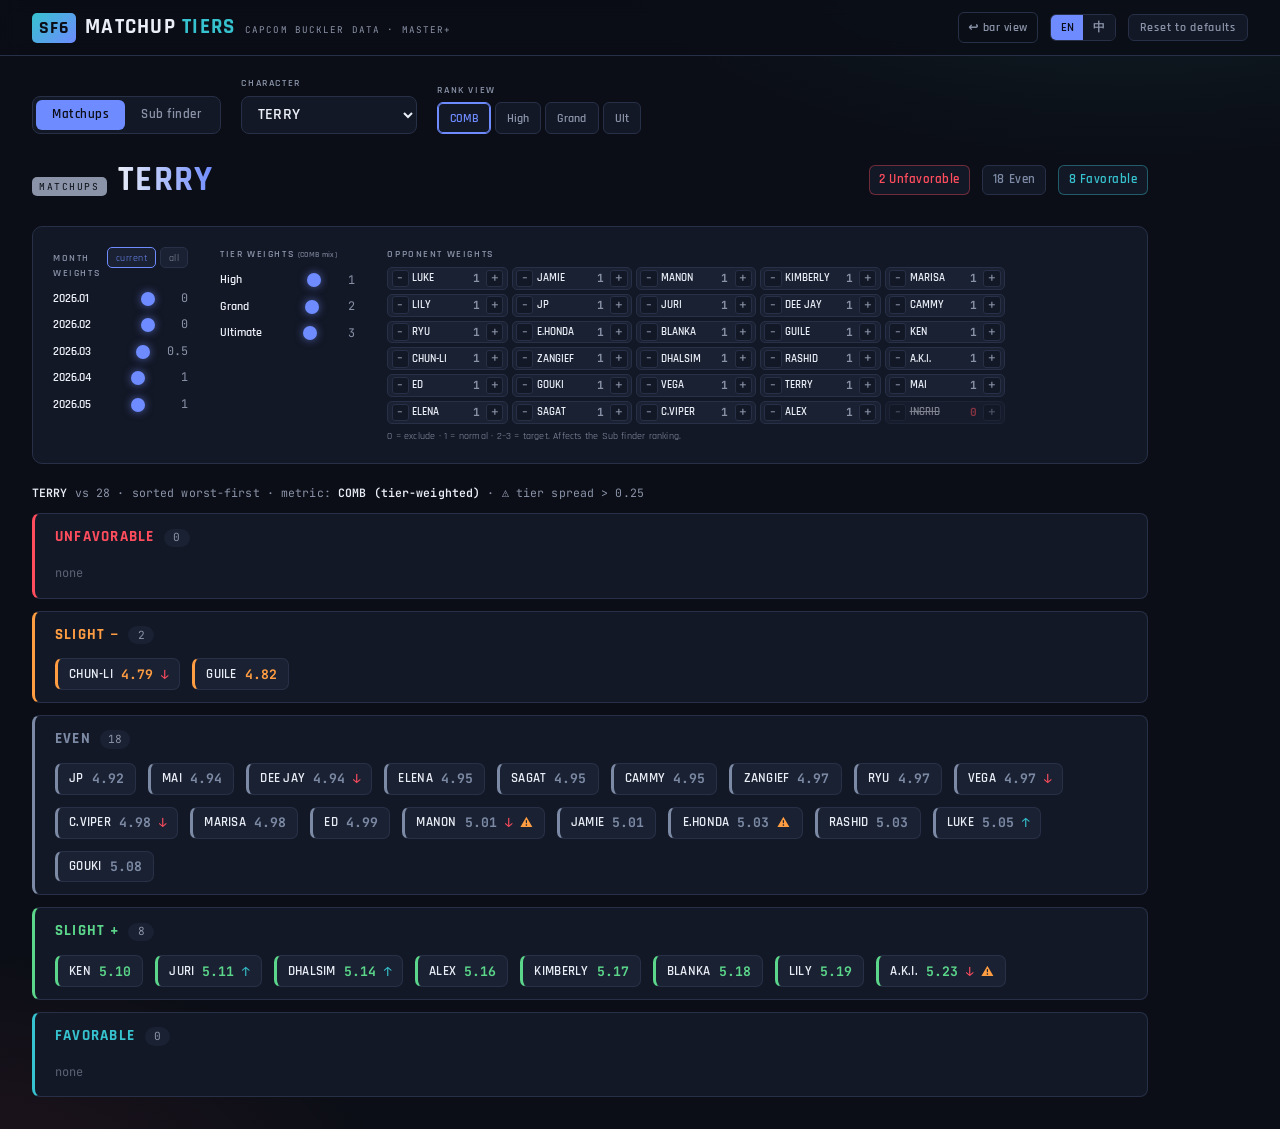
==== web-v2/index.html @ 878ed22d "feat: default tier weights 1:2:3 (Ultimate highest); per-opponent weight steppers (0=exclude, >1=tar" ====
<!DOCTYPE html>
<html lang="en">
<head>
  <meta charset="UTF-8">
  <meta name="viewport" content="width=device-width, initial-scale=1.0">
  <title>SF6 Matchup Lab — Tier View</title>
  <meta name="description" content="Street Fighter 6 matchup tier list and sub-character finder, built on Capcom Buckler diagram data.">
  <link rel="preconnect" href="https://fonts.googleapis.com">
  <link rel="preconnect" href="https://fonts.gstatic.com" crossorigin>
  <link href="https://fonts.googleapis.com/css2?family=Rajdhani:wght@500;600;700&family=Inter:wght@400;500;600&family=JetBrains+Mono:wght@500;600;700&display=swap" rel="stylesheet">
  <link rel="stylesheet" href="style.css">
</head>
<body>
  <header class="topbar">
    <div class="brand">
      <span class="brand-mark">SF6</span>
      <span class="brand-name">MATCHUP <em>TIERS</em></span>
      <span class="brand-kicker" data-i18n="kicker">CAPCOM BUCKLER DATA · MASTER+</span>
    </div>
    <div class="topbar-right">
      <a class="alt-link" href="../web/">↩ bar view</a>
      <div class="lang-switch" role="group" aria-label="Language">
        <button data-lang="en" class="active">EN</button>
        <button data-lang="zh">中</button>
      </div>
      <button class="reset-btn" id="reset-btn" data-i18n="reset">Reset to defaults</button>
    </div>
  </header>

  <div class="toolbar">
    <nav class="view-switch" role="tablist" aria-label="View">
      <button role="tab" aria-selected="true" data-view="match" class="active" data-i18n="viewMatch">Matchups</button>
      <button role="tab" aria-selected="false" data-view="subs" data-i18n="viewSubs">Sub finder</button>
    </nav>
    <label class="char-field">
      <span class="control-label" data-i18n="character">Character</span>
      <select id="char-select"></select>
    </label>
    <div class="rank-field">
      <span class="control-label" id="rank-label" data-i18n="rankView">Rank view</span>
      <div class="rank-tabs" role="tablist" aria-labelledby="rank-label">
        <button role="tab" data-rank="comb" class="active" aria-selected="true" data-i18n="rankComb">COMB</button>
        <button role="tab" data-rank="40" aria-selected="false" data-i18n-rank="40">High</button>
        <button role="tab" data-rank="41" aria-selected="false" data-i18n-rank="41">Grand</button>
        <button role="tab" data-rank="42" aria-selected="false" data-i18n-rank="42">Ult</button>
      </div>
    </div>
  </div>

  <main class="board">
    <section class="hero">
      <div class="hero-id">
        <span class="view-label" id="view-label">MATCHUPS</span>
        <span class="char-name" id="char-name">TERRY</span>
      </div>
      <div class="hero-summary" id="hero-summary"></div>
    </section>

    <section class="controls-card">
      <div class="ctl-group">
        <div class="control-head">
          <span class="control-label" data-i18n="monthWeights">Month weights</span>
          <div class="presets">
            <button data-preset="current" class="active" data-i18n="presetCurrent">current</button>
            <button data-preset="all" data-i18n="presetAll">all</button>
          </div>
        </div>
        <div id="month-sliders"></div>
      </div>
      <div class="ctl-group" id="tier-control">
        <span class="control-label"><span data-i18n="tierWeights">Tier weights</span> <small data-i18n="combMix">(COMB mix)</small></span>
        <div id="tier-sliders"></div>
        <small class="tier-hint" id="tier-hint" data-i18n="tierHint">COMB only — pick COMB above</small>
      </div>
      <div class="ctl-group ctl-group-end" id="exclude-control">
        <span class="control-label" data-i18n="exclude">Exclude characters</span>
        <div class="exclude-chips" id="exclude-chips"></div>
        <small class="exclude-hint" data-i18n="excludeHint">drop low-sample opponents</small>
      </div>
    </section>

    <div class="caption" id="caption"></div>
    <div class="lanes" id="lanes" aria-live="polite"></div>
    <p class="loading" id="loading" data-i18n="loading">Loading matrix…</p>
  </main>

  <script src="../web/i18n.js"></script>
  <script src="../web/scoring.js"></script>
  <script src="app.js"></script>
</body>
</html>
---- web-v2/style.css ----
/* SF6 Matchup Lab — v2 "Tier View": bold dark esports tier-list.
   Red↔blue "versus" diverging tier palette, indigo UI accent, condensed display.
   Shares app/scoring/i18n logic with v1; distinct IA (chips grouped into bands). */

:root {
  --bg: #0B0E16;
  --surface: #131826;
  --raised: #1A2132;
  --line: #283047;
  --line-soft: #1F2740;
  --text: #EAEEF7;
  --text-dim: #8A93A8;

  --accent: #6E8BFF;          /* indigo — interactive, NOT in the tier scale */

  /* versus diverging tier scale: hot (bad) → cool (good) */
  --t-dis: #FF4D5E;
  --t-sdis: #FF9D42;
  --t-even: #7C8AA5;
  --t-sadv: #5BD68A;
  --t-adv: #36C2CE;

  --font-display: 'Rajdhani', 'Chakra Petch', system-ui, 'PingFang SC', 'Microsoft YaHei', sans-serif;
  --font-body: 'Inter', system-ui, 'PingFang SC', 'Microsoft YaHei', sans-serif;
  --font-mono: 'JetBrains Mono', ui-monospace, monospace;

  --space-1: 0.375rem;
  --space-2: 0.75rem;
  --space-3: 1.25rem;
  --space-4: 2rem;
  --radius: 10px;
  --dur: 300ms;
  --ease: cubic-bezier(0.16, 1, 0.3, 1);
}

* { box-sizing: border-box; }

body {
  margin: 0;
  background:
    radial-gradient(900px 420px at 88% -8%, rgba(54, 194, 206, 0.10), transparent 60%),
    radial-gradient(800px 460px at -6% 108%, rgba(255, 77, 94, 0.10), transparent 60%),
    var(--bg);
  color: var(--text);
  font-family: var(--font-body);
  font-size: 0.92rem; line-height: 1.5;
  min-height: 100vh;
}

/* ---------- topbar ---------- */

.topbar {
  display: flex; justify-content: space-between; align-items: center; gap: var(--space-3);
  padding: var(--space-2) var(--space-4);
  border-bottom: 1px solid var(--line);
  background: rgba(11, 14, 22, 0.85); backdrop-filter: blur(8px);
  position: sticky; top: 0; z-index: 50;
}

.brand { display: flex; align-items: baseline; gap: 0.6rem; flex-wrap: wrap; }

.brand-mark {
  font-family: var(--font-display); font-weight: 700; font-size: 1.15rem;
  color: #0B0E16; background: linear-gradient(135deg, var(--t-adv), var(--accent));
  padding: 0.08rem 0.45rem; border-radius: 5px; letter-spacing: 0.04em;
}

.brand-name {
  font-family: var(--font-display); font-weight: 700; font-size: 1.3rem;
  letter-spacing: 0.06em; text-transform: uppercase;
}

.brand-name em { font-style: normal; color: var(--t-adv); }

.brand-kicker { font-family: var(--font-mono); font-size: 0.58rem; letter-spacing: 0.12em; color: var(--text-dim); }

.topbar-right { display: flex; align-items: center; gap: var(--space-2); }

.alt-link {
  font-family: var(--font-display); font-size: 0.78rem; font-weight: 600; letter-spacing: 0.04em;
  color: var(--text-dim); text-decoration: none;
  padding: 0.3rem 0.6rem; border: 1px solid var(--line); border-radius: 6px;
  transition: color var(--dur) var(--ease), border-color var(--dur) var(--ease);
}
.alt-link:hover { color: var(--accent); border-color: var(--accent); }

.lang-switch { display: flex; border: 1px solid var(--line); border-radius: 6px; overflow: hidden; }
.lang-switch button {
  font-family: var(--font-display); font-size: 0.74rem; font-weight: 600;
  padding: 0.28rem 0.6rem; background: var(--surface); color: var(--text-dim); border: none; cursor: pointer;
  transition: background var(--dur) var(--ease), color var(--dur) var(--ease);
}
.lang-switch button.active { background: var(--accent); color: #0B0E16; }
.lang-switch button:not(.active):hover { color: var(--text); }

.reset-btn {
  font-family: var(--font-display); font-size: 0.74rem; font-weight: 600; letter-spacing: 0.06em;
  padding: 0.32rem 0.7rem; border-radius: 6px;
  background: var(--surface); color: var(--text-dim); border: 1px solid var(--line); cursor: pointer;
  transition: color var(--dur) var(--ease), border-color var(--dur) var(--ease);
}
.reset-btn:hover { color: var(--t-dis); border-color: var(--t-dis); }

/* ---------- toolbar ---------- */

.toolbar { display: flex; align-items: flex-end; gap: var(--space-3); flex-wrap: wrap; padding: var(--space-3) var(--space-4) 0; }

.control-label {
  display: block; font-family: var(--font-display);
  font-size: 0.62rem; font-weight: 600; letter-spacing: 0.16em; text-transform: uppercase;
  color: var(--text-dim); margin-bottom: 0.3rem;
}
.control-label small { letter-spacing: 0.04em; text-transform: none; opacity: 0.8; }

.view-switch { display: flex; background: var(--surface); border: 1px solid var(--line); border-radius: 8px; padding: 3px; }
.view-switch button {
  font-family: var(--font-display); font-size: 0.82rem; font-weight: 600; letter-spacing: 0.04em;
  padding: 0.4rem 1rem; border: none; border-radius: 6px; background: none; color: var(--text-dim); cursor: pointer;
  transition: background var(--dur) var(--ease), color var(--dur) var(--ease);
}
.view-switch button.active { background: var(--accent); color: #0B0E16; }
.view-switch button:not(.active):hover { color: var(--text); }

.char-field select {
  font-family: var(--font-display); font-size: 1rem; font-weight: 600; letter-spacing: 0.02em;
  padding: 0.4rem 0.7rem; min-width: 11rem;
  background: var(--surface); color: var(--text); border: 1px solid var(--line); border-radius: 8px;
}

.rank-tabs { display: flex; gap: 4px; }
.rank-tabs button {
  font-family: var(--font-display); font-size: 0.78rem; font-weight: 600;
  padding: 0.42rem 0.7rem; border-radius: 6px;
  background: var(--surface); border: 1px solid var(--line); color: var(--text-dim); cursor: pointer;
  transition: all var(--dur) var(--ease);
}
.rank-tabs button.active { border-color: var(--accent); color: var(--accent); box-shadow: inset 0 0 0 1px var(--accent); }

/* ---------- board / hero ---------- */

.board { padding: var(--space-3) var(--space-4) var(--space-4); max-width: 1180px; }

.hero {
  display: flex; align-items: center; justify-content: space-between; gap: var(--space-3);
  flex-wrap: wrap; margin-bottom: var(--space-3);
}

.hero-id { display: flex; align-items: baseline; gap: 0.7rem; }

.view-label {
  font-family: var(--font-mono); font-size: 0.6rem; letter-spacing: 0.16em;
  color: var(--bg); background: var(--text-dim); padding: 0.15rem 0.45rem; border-radius: 5px;
}

.char-name {
  font-family: var(--font-display); font-weight: 700; font-size: 2.2rem;
  letter-spacing: 0.04em; text-transform: uppercase;
  background: linear-gradient(90deg, var(--text), var(--accent));
  -webkit-background-clip: text; background-clip: text; -webkit-text-fill-color: transparent;
}

.hero-summary { display: flex; gap: var(--space-2); flex-wrap: wrap; }
.hero-summary .sum {
  font-family: var(--font-display); font-weight: 600; font-size: 0.8rem; letter-spacing: 0.04em;
  padding: 0.3rem 0.6rem; border-radius: 6px; border: 1px solid var(--line); background: var(--surface);
}
.hero-summary .sum.dis { color: var(--t-dis); border-color: rgba(255, 77, 94, 0.4); }
.hero-summary .sum.even { color: var(--t-even); }
.hero-summary .sum.adv { color: var(--t-adv); border-color: rgba(54, 194, 206, 0.4); }

/* ---------- controls ---------- */

.controls-card {
  display: grid; grid-template-columns: 1.5fr 1fr auto; gap: var(--space-4); align-items: start;
  background: var(--surface); border: 1px solid var(--line); border-radius: var(--radius);
  padding: var(--space-3); margin-bottom: var(--space-3);
}
.control-head { display: flex; justify-content: space-between; align-items: baseline; }
.presets { display: flex; gap: 4px; }
.presets button {
  font-family: var(--font-display); font-size: 0.64rem; letter-spacing: 0.04em;
  padding: 0.15rem 0.5rem; border-radius: 5px; background: var(--raised); border: 1px solid var(--line);
  color: var(--text-dim); cursor: pointer;
}
.presets button.active { border-color: var(--accent); color: var(--accent); }

.slider-row { display: grid; grid-template-columns: 4.8rem 1fr 2.2rem; align-items: center; gap: 0.6rem; padding: 0.26rem 0; }
.slider-row .slider-name { font-family: var(--font-display); font-size: 0.76rem; font-weight: 600; color: var(--text); }
.slider-row .slider-val { font-family: var(--font-mono); font-size: 0.74rem; text-align: right; color: var(--text-dim); font-variant-numeric: tabular-nums; }

input[type="range"] { -webkit-appearance: none; appearance: none; width: 100%; height: 4px; border-radius: 2px; background: var(--line); cursor: pointer; }
input[type="range"]::-webkit-slider-thumb { -webkit-appearance: none; appearance: none; width: 14px; height: 14px; border-radius: 50%; background: var(--accent); border: none; box-shadow: 0 0 8px rgba(110, 139, 255, 0.6); }
input[type="range"]::-moz-range-thumb { width: 14px; height: 14px; border-radius: 50%; background: var(--accent); border: none; }

.check { display: flex; align-items: center; gap: 0.5rem; font-size: 0.82rem; cursor: pointer; }
.check small { color: var(--text-dim); }
.check input { accent-color: var(--accent); width: 16px; height: 16px; }

#tier-control.disabled #tier-sliders { opacity: 0.4; pointer-events: none; }
.tier-hint { display: none; font-family: var(--font-display); font-size: 0.64rem; letter-spacing: 0.02em; color: var(--accent); margin-top: var(--space-1); }
#tier-control.disabled .tier-hint { display: block; }

/* per-opponent weight steppers */
.exclude-chips { display: flex; flex-wrap: wrap; gap: 4px; max-height: 13rem; overflow-y: auto; }
.exclude-hint { display: block; font-family: var(--font-display); font-size: 0.6rem; letter-spacing: 0.02em; color: var(--text-dim); margin-top: var(--space-1); line-height: 1.4; }
.opp-w { display: inline-flex; align-items: center; gap: 0.2rem; background: var(--raised); border: 1px solid var(--line); border-radius: 5px; padding: 0.1rem 0.2rem; }
.opp-w .opp-name { font-family: var(--font-display); font-size: 0.68rem; font-weight: 600; color: var(--text); min-width: 3.4rem; }
.opp-w .opp-val { font-family: var(--font-mono); font-size: 0.7rem; font-weight: 700; color: var(--text-dim); min-width: 0.8rem; text-align: center; }
.opp-step { font-family: var(--font-mono); font-size: 0.8rem; line-height: 1; width: 1.1rem; height: 1.1rem; padding: 0; background: var(--surface); color: var(--text-dim); border: 1px solid var(--line); border-radius: 3px; cursor: pointer; }
.opp-step:hover { color: var(--text); border-color: var(--accent); }
.opp-w.excluded { opacity: 0.5; }
.opp-w.excluded .opp-name { text-decoration: line-through; }
.opp-w.excluded .opp-val { color: var(--t-dis); }
.opp-w.targeted { border-color: var(--accent); box-shadow: inset 0 0 0 1px var(--accent); }
.opp-w.targeted .opp-val { color: var(--accent); }

/* ---------- caption ---------- */

.caption { font-family: var(--font-mono); font-size: 0.72rem; letter-spacing: 0.01em; color: var(--text-dim); margin-bottom: var(--space-2); }
.caption b { color: var(--text); font-weight: 600; }

/* ---------- tier lanes ---------- */

.lanes { display: flex; flex-direction: column; gap: var(--space-2); }

.lane {
  background: var(--surface); border: 1px solid var(--line); border-left: 3px solid var(--tier-color, var(--line));
  border-radius: 8px; padding: var(--space-2) var(--space-3);
}
.lane.t-dis { --tier-color: var(--t-dis); }
.lane.t-sdis { --tier-color: var(--t-sdis); }
.lane.t-even { --tier-color: var(--t-even); }
.lane.t-sadv { --tier-color: var(--t-sadv); }
.lane.t-adv { --tier-color: var(--t-adv); }

.lane-head { display: flex; align-items: center; gap: 0.6rem; margin-bottom: var(--space-2); }
.lane-name {
  font-family: var(--font-display); font-weight: 700; font-size: 0.95rem;
  letter-spacing: 0.08em; text-transform: uppercase; color: var(--tier-color);
}
.lane-count {
  font-family: var(--font-mono); font-size: 0.7rem; color: var(--text-dim);
  background: var(--raised); border-radius: 20px; padding: 0.05rem 0.5rem; min-width: 1.6rem; text-align: center;
}
.lane-empty { font-family: var(--font-mono); font-size: 0.75rem; color: var(--text-dim); opacity: 0.6; padding: 0.2rem 0; }

.chips { display: flex; flex-wrap: wrap; gap: var(--space-2); }

.chip {
  display: inline-flex; align-items: center; gap: 0.5rem;
  font-family: var(--font-body); font-size: 0.82rem;
  padding: 0.4rem 0.7rem; border-radius: 7px; cursor: pointer;
  background: var(--raised);
  border: 1px solid var(--line);
  border-left: 3px solid var(--chip-color, var(--tier-color, var(--line)));
  color: var(--text); transition: transform var(--dur) var(--ease), background var(--dur) var(--ease), border-color var(--dur) var(--ease);
}
.chip.t-dis { --chip-color: var(--t-dis); }
.chip.t-sdis { --chip-color: var(--t-sdis); }
.chip.t-even { --chip-color: var(--t-even); }
.chip.t-sadv { --chip-color: var(--t-sadv); }
.chip.t-adv { --chip-color: var(--t-adv); }

.chip:hover { transform: translateY(-2px); background: #20283c; border-color: var(--chip-color, var(--accent)); }

.chip-name { font-family: var(--font-display); font-weight: 600; letter-spacing: 0.02em; }
.chip-score { font-family: var(--font-mono); font-weight: 700; font-size: 0.82rem; color: var(--chip-color, var(--text)); font-variant-numeric: tabular-nums; }
.chip-trend { font-family: var(--font-mono); font-size: 0.78rem; }
.chip-trend.up { color: var(--t-adv); }
.chip-trend.dn { color: var(--t-dis); }
.chip-flag { color: var(--t-sdis); font-size: 0.78rem; }
.chip-corr { font-family: var(--font-mono); font-size: 0.72rem; color: var(--text-dim); }
.chip-corr.good { color: var(--t-adv); }
.chip-corr.bad { color: var(--t-dis); }

.loading { color: var(--text-dim); font-family: var(--font-display); letter-spacing: 0.06em; }

/* ---------- focus / responsive / motion ---------- */

select:focus-visible, button:focus-visible, input:focus-visible, a:focus-visible { outline: 2px solid var(--accent); outline-offset: 1px; }

@media (max-width: 880px) {
  .controls-card { grid-template-columns: 1fr; gap: var(--space-3); }
  .topbar, .toolbar, .board { padding-left: var(--space-3); padding-right: var(--space-3); }
  .char-name { font-size: 1.7rem; }
}

@media (prefers-reduced-motion: reduce) { * { transition-duration: 0.01ms !important; } }
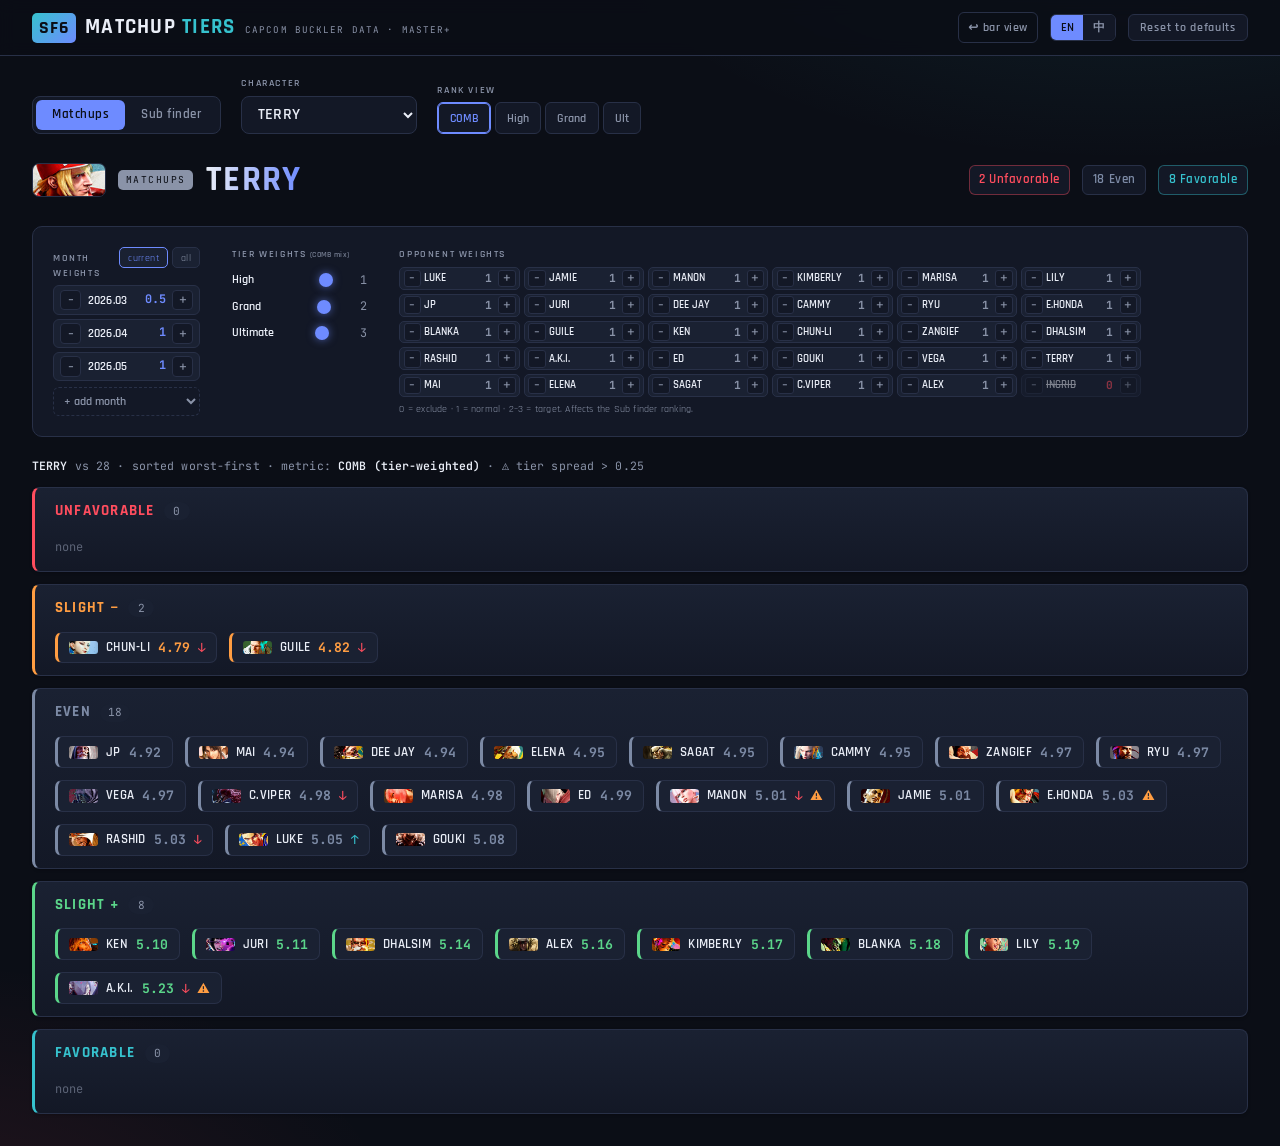
==== commit c41a1139: "feat: character headshots in both UIs (header, rows, chips, leaderboard) - bundle 30 kakuhanapp card" ====
--- a/web-v2/index.html
+++ b/web-v2/index.html
@@ -50,6 +50,7 @@
   <main class="board">
     <section class="hero">
       <div class="hero-id">
+        <img class="char-avatar" id="char-avatar" alt="">
         <span class="view-label" id="view-label">MATCHUPS</span>
         <span class="char-name" id="char-name">TERRY</span>
       </div>
--- a/web-v2/style.css
+++ b/web-v2/style.css
@@ -138,14 +138,20 @@
 
 /* ---------- board / hero ---------- */
 
-.board { padding: var(--space-3) var(--space-4) var(--space-4); max-width: 1180px; }
+.board { padding: var(--space-3) var(--space-4) var(--space-4); }
 
 .hero {
   display: flex; align-items: center; justify-content: space-between; gap: var(--space-3);
   flex-wrap: wrap; margin-bottom: var(--space-3);
 }
 
-.hero-id { display: flex; align-items: baseline; gap: 0.7rem; }
+.hero-id { display: flex; align-items: center; gap: 0.8rem; }
+
+/* character headshots (100x46 landscape banner crops from kakuhanapp) */
+.char-avatar {
+  width: 4.6rem; aspect-ratio: 100 / 46; object-fit: cover;
+  border-radius: 7px; border: 1px solid var(--line); background: var(--raised); flex: none;
+}
 
 .view-label {
   font-family: var(--font-mono); font-size: 0.6rem; letter-spacing: 0.16em;
@@ -191,6 +197,16 @@
 input[type="range"] { -webkit-appearance: none; appearance: none; width: 100%; height: 4px; border-radius: 2px; background: var(--line); cursor: pointer; }
 input[type="range"]::-webkit-slider-thumb { -webkit-appearance: none; appearance: none; width: 14px; height: 14px; border-radius: 50%; background: var(--accent); border: none; box-shadow: 0 0 8px rgba(110, 139, 255, 0.6); }
 input[type="range"]::-moz-range-thumb { width: 14px; height: 14px; border-radius: 50%; background: var(--accent); border: none; }
+
+/* month weights — active-only stepper list + add picker */
+#month-sliders { display: flex; flex-direction: column; gap: 4px; }
+.month-w { display: grid; grid-template-columns: 1.3rem 1fr 2rem 1.3rem; align-items: center; gap: 0.4rem; background: var(--raised); border: 1px solid var(--line); border-radius: 6px; padding: 0.2rem 0.4rem; }
+.month-name { font-family: var(--font-display); font-size: 0.78rem; font-weight: 600; color: var(--text); letter-spacing: 0.02em; }
+.month-val { font-family: var(--font-mono); font-size: 0.74rem; font-weight: 700; color: var(--accent); text-align: right; font-variant-numeric: tabular-nums; }
+.month-step { font-family: var(--font-mono); font-size: 0.82rem; line-height: 1; width: 1.3rem; height: 1.3rem; padding: 0; background: var(--surface); color: var(--text-dim); border: 1px solid var(--line); border-radius: 4px; cursor: pointer; }
+.month-step:hover { color: var(--text); border-color: var(--accent); }
+.month-add { width: 100%; margin-top: 2px; font-family: var(--font-display); font-size: 0.74rem; font-weight: 600; padding: 0.32rem 0.4rem; background: var(--surface); color: var(--text-dim); border: 1px dashed var(--line); border-radius: 6px; cursor: pointer; }
+.month-add:hover { border-color: var(--accent); color: var(--text); }
 
 .check { display: flex; align-items: center; gap: 0.5rem; font-size: 0.82rem; cursor: pointer; }
 .check small { color: var(--text-dim); }
@@ -224,9 +240,13 @@
 .lanes { display: flex; flex-direction: column; gap: var(--space-2); }
 
 .lane {
-  background: var(--surface); border: 1px solid var(--line); border-left: 3px solid var(--tier-color, var(--line));
+  background: linear-gradient(180deg, var(--raised), var(--surface));
+  border: 1px solid var(--line); border-left: 3px solid var(--tier-color, var(--line));
   border-radius: 8px; padding: var(--space-2) var(--space-3);
-}
+  box-shadow: 0 1px 3px rgba(0, 0, 0, 0.25);
+  transition: border-color var(--dur) var(--ease);
+}
+.lane:hover { border-left-width: 5px; }
 .lane.t-dis { --tier-color: var(--t-dis); }
 .lane.t-sdis { --tier-color: var(--t-sdis); }
 .lane.t-even { --tier-color: var(--t-even); }
@@ -263,6 +283,7 @@
 
 .chip:hover { transform: translateY(-2px); background: #20283c; border-color: var(--chip-color, var(--accent)); }
 
+.chip-avatar { width: 1.8rem; aspect-ratio: 100 / 46; object-fit: cover; border-radius: 3px; flex: none; }
 .chip-name { font-family: var(--font-display); font-weight: 600; letter-spacing: 0.02em; }
 .chip-score { font-family: var(--font-mono); font-weight: 700; font-size: 0.82rem; color: var(--chip-color, var(--text)); font-variant-numeric: tabular-nums; }
 .chip-trend { font-family: var(--font-mono); font-size: 0.78rem; }
@@ -273,6 +294,86 @@
 .chip-corr.good { color: var(--t-adv); }
 .chip-corr.bad { color: var(--t-dis); }
 
+/* ---------- sub-finder leaderboard ---------- */
+
+.lb {
+  background: linear-gradient(180deg, var(--raised), var(--surface));
+  border: 1px solid var(--line); border-radius: var(--radius);
+  overflow: hidden;
+}
+
+.lb-head, .lb-row {
+  display: grid;
+  grid-template-columns: 2rem 8rem 1fr 3.4rem 3.4rem 3.2rem 3.2rem 2.6rem;
+  align-items: center; gap: 0.5rem;
+  padding: 0.5rem var(--space-3);
+}
+
+.lb-head {
+  border-bottom: 1px solid var(--line);
+  font-family: var(--font-display); font-size: 0.6rem; font-weight: 600;
+  letter-spacing: 0.12em; text-transform: uppercase; color: var(--text-dim);
+}
+.lb-head .lb-track-head { text-align: center; }
+.lb-head .lb-cover, .lb-head .lb-spec, .lb-head .lb-str,
+.lb-head .lb-corr, .lb-head .lb-shared { text-align: right; }
+
+/* sortable column headers */
+.lb-sort { cursor: pointer; transition: color var(--dur) var(--ease); }
+.lb-sort:hover { color: var(--text); }
+.lb-sort.active { color: var(--accent); }
+
+.lb-row {
+  width: 100%; text-align: left; cursor: pointer;
+  background: none; border: none; border-bottom: 1px solid var(--line-soft);
+  color: var(--text); font-family: var(--font-body);
+  transition: background var(--dur) var(--ease);
+}
+.lb-row:last-child { border-bottom: none; }
+.lb-row:hover { background: #20283c; }
+
+.lb-rank {
+  font-family: var(--font-mono); font-size: 0.8rem; font-weight: 700;
+  color: var(--text-dim); text-align: center; font-variant-numeric: tabular-nums;
+}
+.lb-medal-1 .lb-rank { color: #FFD24A; }
+.lb-medal-2 .lb-rank { color: #CFD6E6; }
+.lb-medal-3 .lb-rank { color: #E0925A; }
+
+.lb-name { display: flex; align-items: center; gap: 0.45rem; min-width: 0; font-family: var(--font-display); font-weight: 600; font-size: 0.92rem; letter-spacing: 0.02em; white-space: nowrap; overflow: hidden; }
+.lb-avatar { width: 2rem; aspect-ratio: 100 / 46; object-fit: cover; border-radius: 3px; flex: none; }
+
+/* diverging COVER bar: center line, positive grows right, negative grows left */
+.lb-track {
+  position: relative; height: 1.5rem;
+  background: rgba(255, 255, 255, 0.025); border-radius: 5px;
+}
+.lb-track::before {
+  content: ''; position: absolute; left: 50%; top: 0; bottom: 0;
+  width: 1px; background: var(--line); transform: translateX(-0.5px);
+}
+.lb-fill { position: absolute; top: 4px; bottom: 4px; border-radius: 4px; }
+.lb-fill.pos { left: 50%; background: linear-gradient(90deg, rgba(54, 194, 206, 0.35), var(--t-adv)); }
+.lb-fill.neg { right: 50%; background: linear-gradient(270deg, rgba(255, 77, 94, 0.35), var(--t-dis)); }
+.lb-fill.t-sadv.pos { background: linear-gradient(90deg, rgba(91, 214, 138, 0.3), var(--t-sadv)); }
+
+.lb-cover, .lb-spec, .lb-str, .lb-corr, .lb-shared {
+  font-family: var(--font-mono); font-size: 0.82rem; text-align: right;
+  font-variant-numeric: tabular-nums; color: var(--text-dim);
+}
+.lb-cover, .lb-spec { font-weight: 700; }
+.lb-cover.t-adv, .lb-spec.t-adv, .lb-str.t-adv { color: var(--t-adv); }
+.lb-cover.t-sadv, .lb-spec.t-sadv { color: var(--t-sadv); }
+.lb-cover.t-dis, .lb-spec.t-dis, .lb-str.t-dis { color: var(--t-dis); }
+.lb-corr.good { color: var(--t-adv); }
+.lb-corr.bad { color: var(--t-dis); }
+
+@media (max-width: 720px) {
+  .lb-head, .lb-row { grid-template-columns: 1.8rem 5.2rem 1fr 3.2rem 3.2rem; gap: 0.4rem; }
+  .lb-str, .lb-corr, .lb-shared { display: none; }
+  .lb-avatar { display: none; }
+}
+
 .loading { color: var(--text-dim); font-family: var(--font-display); letter-spacing: 0.06em; }
 
 /* ---------- focus / responsive / motion ---------- */
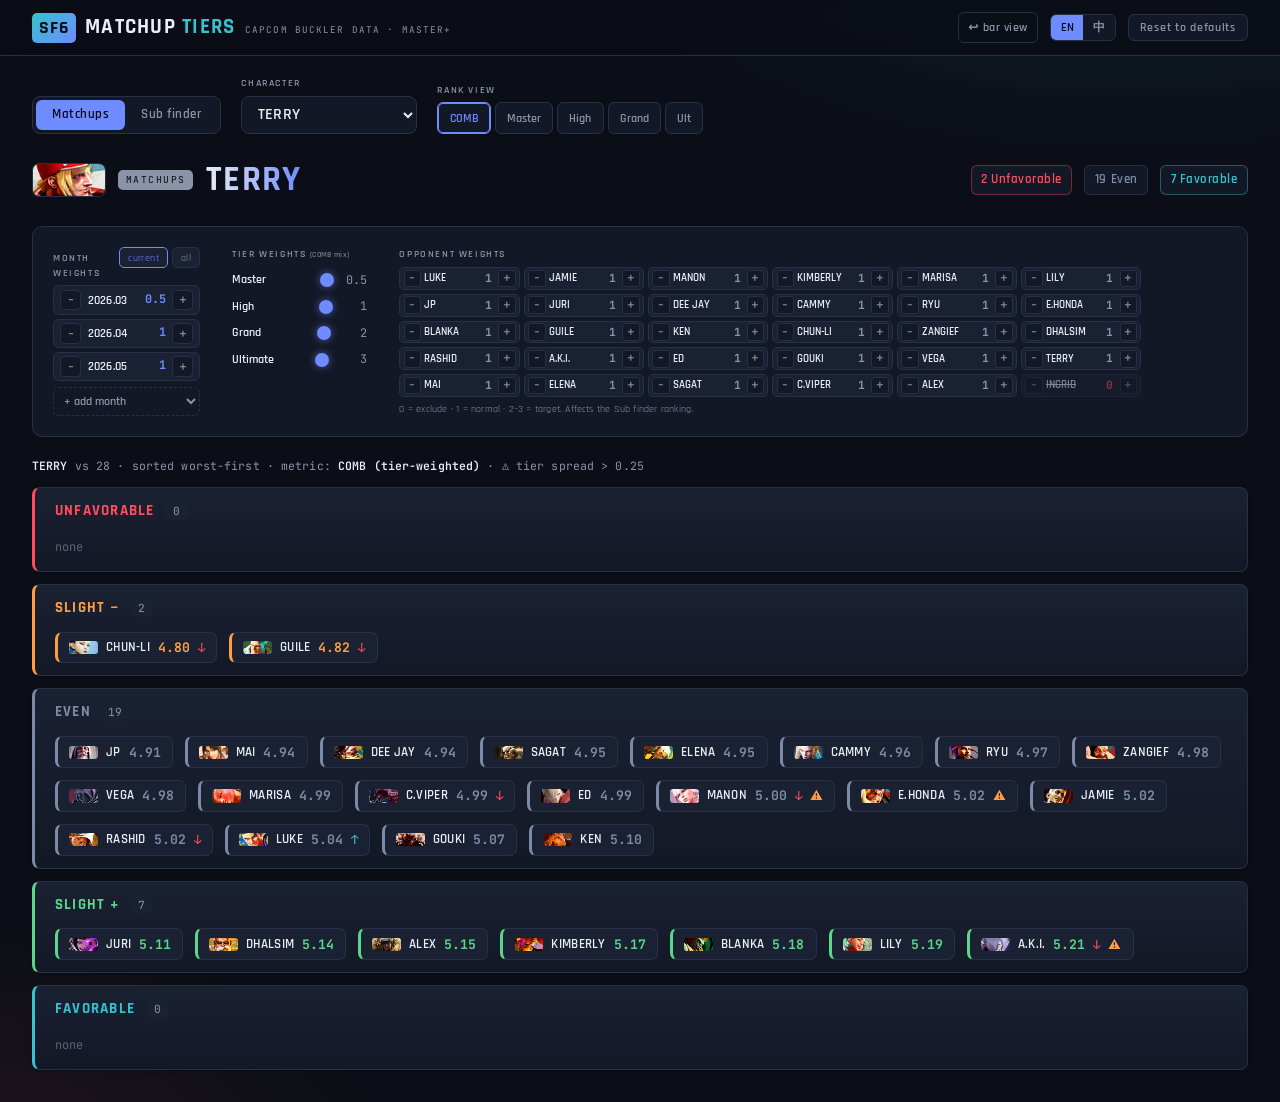
==== commit c09617e3: "feat: include Master (rank 36) as a 4th tier; continuous tier weights Master (rank 36) is the entry " ====
--- a/web-v2/index.html
+++ b/web-v2/index.html
@@ -40,6 +40,7 @@
       <span class="control-label" id="rank-label" data-i18n="rankView">Rank view</span>
       <div class="rank-tabs" role="tablist" aria-labelledby="rank-label">
         <button role="tab" data-rank="comb" class="active" aria-selected="true" data-i18n="rankComb">COMB</button>
+        <button role="tab" data-rank="36" aria-selected="false" data-i18n-rank="36">Master</button>
         <button role="tab" data-rank="40" aria-selected="false" data-i18n-rank="40">High</button>
         <button role="tab" data-rank="41" aria-selected="false" data-i18n-rank="41">Grand</button>
         <button role="tab" data-rank="42" aria-selected="false" data-i18n-rank="42">Ult</button>
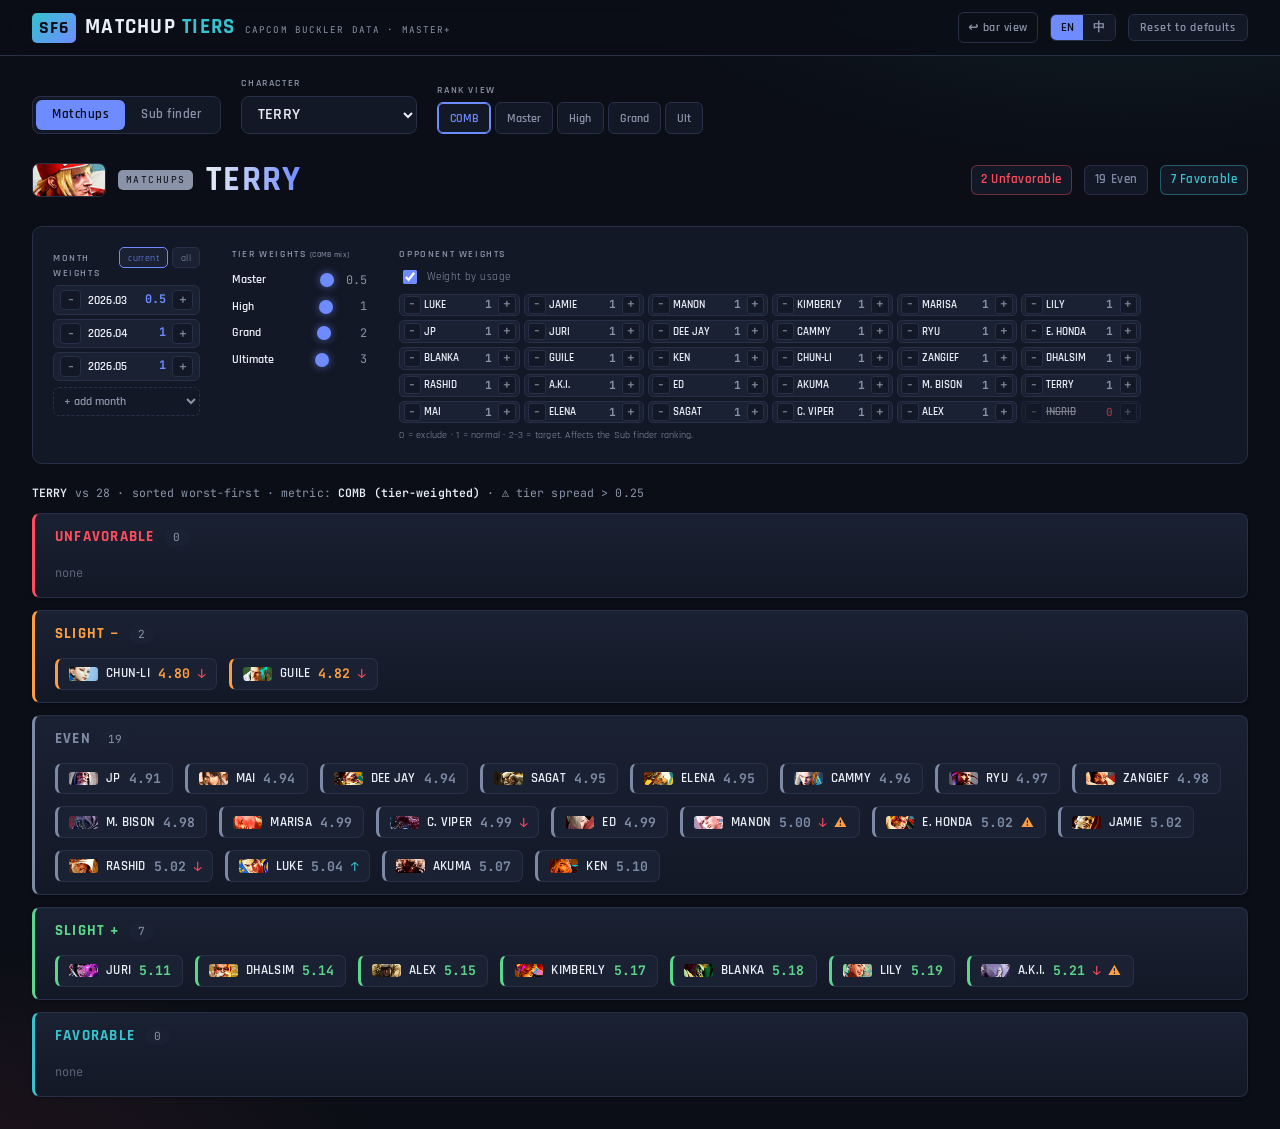
==== commit d9acc2a7: "feat: usage-based default opponent weights (sqrt of play rate) Use the Buckler usagerate_master data" ====
--- a/web-v2/index.html
+++ b/web-v2/index.html
@@ -76,6 +76,8 @@
       </div>
       <div class="ctl-group ctl-group-end" id="exclude-control">
         <span class="control-label" data-i18n="exclude">Exclude characters</span>
+        <label class="usage-toggle"><input type="checkbox" id="usage-toggle" checked>
+          <span data-i18n="usageWeight">Weight by usage</span></label>
         <div class="exclude-chips" id="exclude-chips"></div>
         <small class="exclude-hint" data-i18n="excludeHint">drop low-sample opponents</small>
       </div>
--- a/web-v2/style.css
+++ b/web-v2/style.css
@@ -207,6 +207,14 @@
 .month-step:hover { color: var(--text); border-color: var(--accent); }
 .month-add { width: 100%; margin-top: 2px; font-family: var(--font-display); font-size: 0.74rem; font-weight: 600; padding: 0.32rem 0.4rem; background: var(--surface); color: var(--text-dim); border: 1px dashed var(--line); border-radius: 6px; cursor: pointer; }
 .month-add:hover { border-color: var(--accent); color: var(--text); }
+
+.usage-toggle {
+  display: flex; align-items: center; gap: 0.4rem;
+  font-family: var(--font-display); font-size: 0.7rem; letter-spacing: 0.04em;
+  color: var(--text-dim); cursor: pointer; margin: 0.1rem 0 0.4rem;
+}
+.usage-toggle input { accent-color: var(--accent); width: 14px; height: 14px; cursor: pointer; }
+.usage-toggle:hover { color: var(--text); }
 
 .check { display: flex; align-items: center; gap: 0.5rem; font-size: 0.82rem; cursor: pointer; }
 .check small { color: var(--text-dim); }
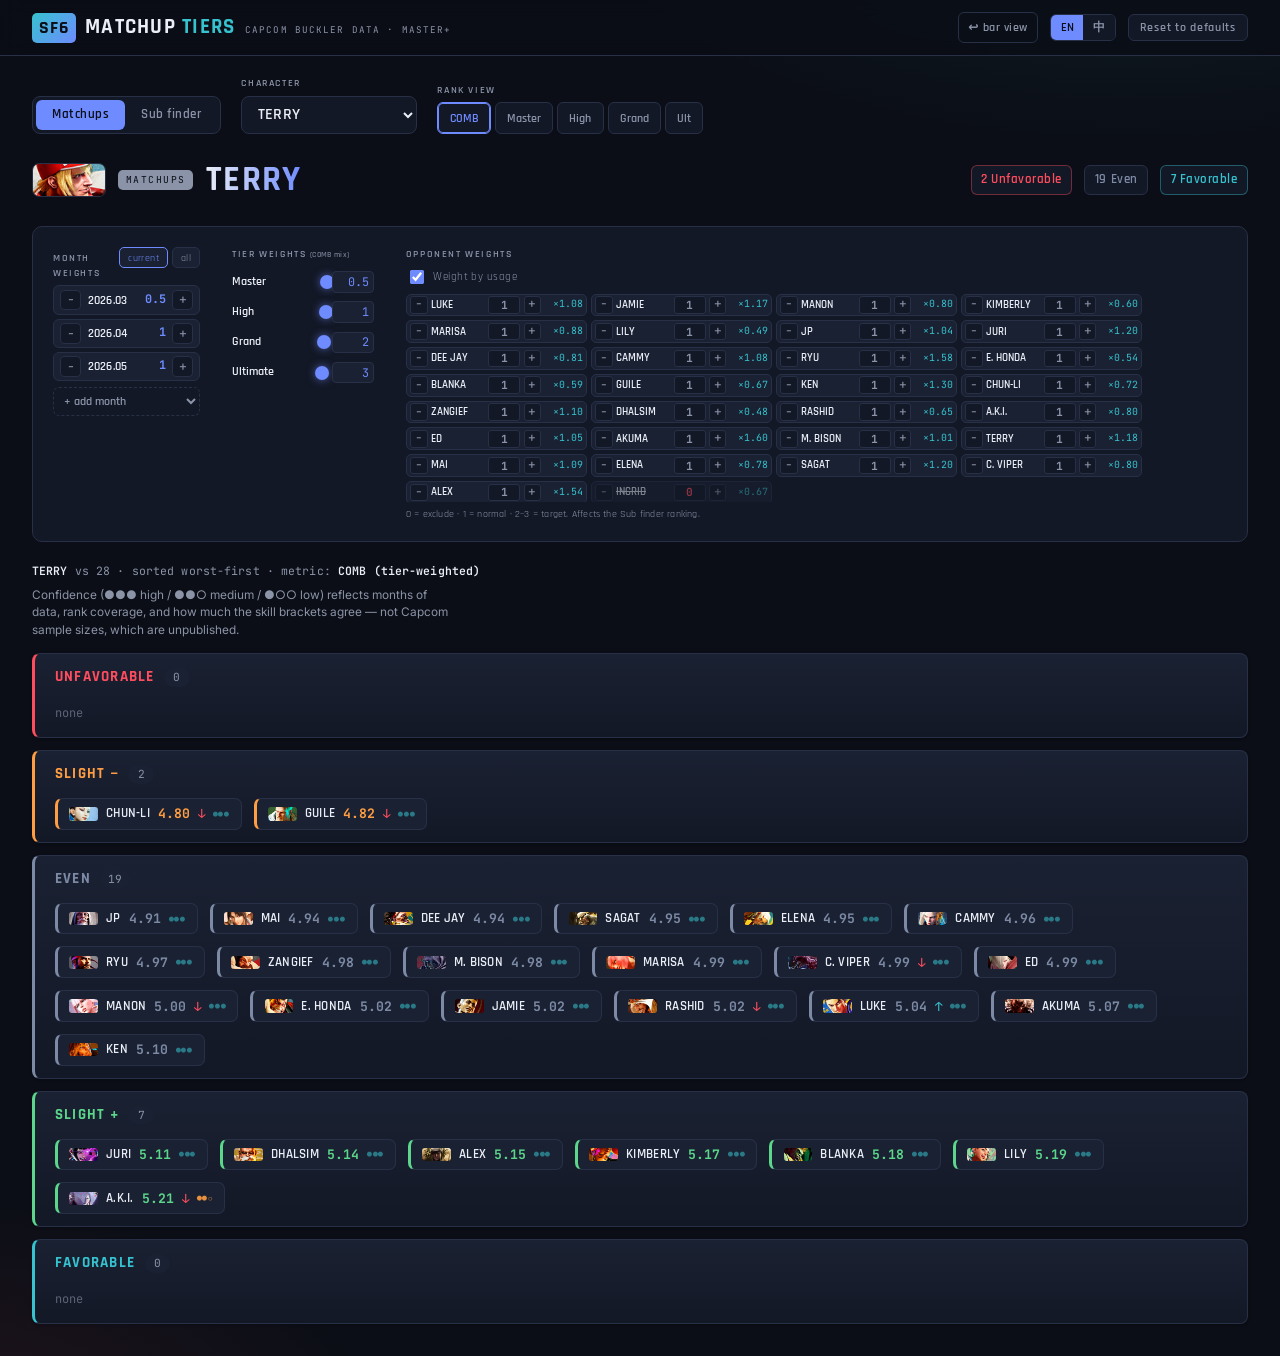
==== commit ca9c3d5e: "feat: per-matchup confidence (reliability dots) in tier view Derive a high/med/low confidence level " ====
--- a/web-v2/index.html
+++ b/web-v2/index.html
@@ -84,6 +84,7 @@
     </section>
 
     <div class="caption" id="caption"></div>
+    <p class="reliab-legend" id="reliab-legend" hidden></p>
     <div class="lanes" id="lanes" aria-live="polite"></div>
     <p class="loading" id="loading" data-i18n="loading">Loading matrix…</p>
   </main>
--- a/web-v2/style.css
+++ b/web-v2/style.css
@@ -190,9 +190,13 @@
 }
 .presets button.active { border-color: var(--accent); color: var(--accent); }
 
-.slider-row { display: grid; grid-template-columns: 4.8rem 1fr 2.2rem; align-items: center; gap: 0.6rem; padding: 0.26rem 0; }
+.slider-row { display: grid; grid-template-columns: 4.8rem 1fr 2.6rem; align-items: center; gap: 0.6rem; padding: 0.26rem 0; }
 .slider-row .slider-name { font-family: var(--font-display); font-size: 0.76rem; font-weight: 600; color: var(--text); }
-.slider-row .slider-val { font-family: var(--font-mono); font-size: 0.74rem; text-align: right; color: var(--text-dim); font-variant-numeric: tabular-nums; }
+.slider-row .slider-val { width: 100%; font-family: var(--font-mono); font-size: 0.74rem; text-align: right; color: var(--accent); font-variant-numeric: tabular-nums; background: var(--raised); border: 1px solid var(--line); border-radius: 4px; padding: 0.12rem 0.25rem; }
+.slider-row .slider-val:focus-visible { outline: 1px solid var(--accent); }
+.slider-val::-webkit-outer-spin-button, .slider-val::-webkit-inner-spin-button,
+.opp-val::-webkit-outer-spin-button, .opp-val::-webkit-inner-spin-button { -webkit-appearance: none; margin: 0; }
+.slider-val, .opp-val { -moz-appearance: textfield; }
 
 input[type="range"] { -webkit-appearance: none; appearance: none; width: 100%; height: 4px; border-radius: 2px; background: var(--line); cursor: pointer; }
 input[type="range"]::-webkit-slider-thumb { -webkit-appearance: none; appearance: none; width: 14px; height: 14px; border-radius: 50%; background: var(--accent); border: none; box-shadow: 0 0 8px rgba(110, 139, 255, 0.6); }
@@ -229,7 +233,10 @@
 .exclude-hint { display: block; font-family: var(--font-display); font-size: 0.6rem; letter-spacing: 0.02em; color: var(--text-dim); margin-top: var(--space-1); line-height: 1.4; }
 .opp-w { display: inline-flex; align-items: center; gap: 0.2rem; background: var(--raised); border: 1px solid var(--line); border-radius: 5px; padding: 0.1rem 0.2rem; }
 .opp-w .opp-name { font-family: var(--font-display); font-size: 0.68rem; font-weight: 600; color: var(--text); min-width: 3.4rem; }
-.opp-w .opp-val { font-family: var(--font-mono); font-size: 0.7rem; font-weight: 700; color: var(--text-dim); min-width: 0.8rem; text-align: center; }
+.opp-w .opp-val { font-family: var(--font-mono); font-size: 0.7rem; font-weight: 700; color: var(--text-dim); width: 2rem; text-align: center; background: var(--surface); border: 1px solid var(--line); border-radius: 3px; padding: 0.05rem 0.1rem; }
+.opp-w .opp-val:focus-visible { outline: 1px solid var(--accent); }
+.opp-w .opp-usage { font-family: var(--font-mono); font-size: 0.62rem; color: var(--t-adv); min-width: 2.4rem; text-align: right; }
+.opp-w .opp-usage:empty { display: none; }
 .opp-step { font-family: var(--font-mono); font-size: 0.8rem; line-height: 1; width: 1.1rem; height: 1.1rem; padding: 0; background: var(--surface); color: var(--text-dim); border: 1px solid var(--line); border-radius: 3px; cursor: pointer; }
 .opp-step:hover { color: var(--text); border-color: var(--accent); }
 .opp-w.excluded { opacity: 0.5; }
@@ -298,6 +305,18 @@
 .chip-trend.up { color: var(--t-adv); }
 .chip-trend.dn { color: var(--t-dis); }
 .chip-flag { color: var(--t-sdis); font-size: 0.78rem; }
+.chip-reliab {
+  font-size: 0.5rem; letter-spacing: 0.08em; line-height: 1;
+  font-family: var(--font-mono); cursor: help; flex: none;
+}
+.chip-reliab.r-high { color: var(--t-adv); opacity: 0.55; }
+.chip-reliab.r-med  { color: var(--t-sdis); opacity: 0.9; }
+.chip-reliab.r-low  { color: var(--t-dis); opacity: 1; }
+
+.reliab-legend {
+  margin: -0.25rem 0 0.9rem; font-size: 0.74rem; line-height: 1.45;
+  color: var(--muted, #8b93a7); max-width: 60ch;
+}
 .chip-corr { font-family: var(--font-mono); font-size: 0.72rem; color: var(--text-dim); }
 .chip-corr.good { color: var(--t-adv); }
 .chip-corr.bad { color: var(--t-dis); }
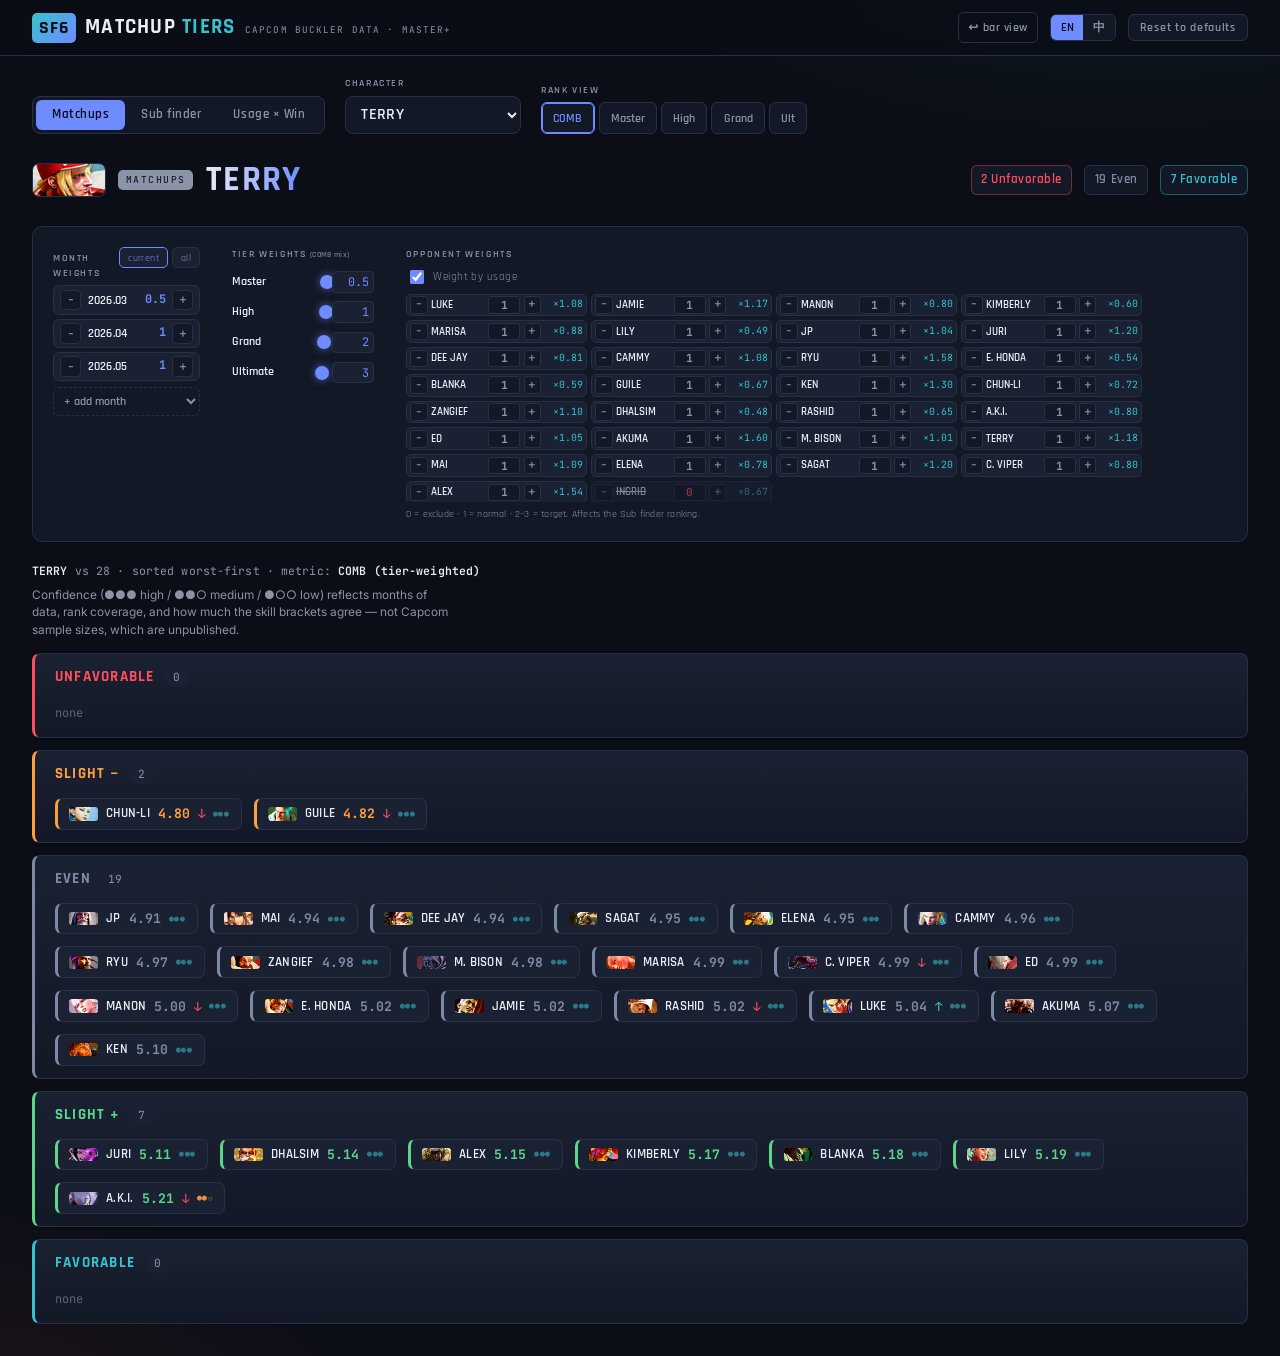
==== commit 42ee17c1: "feat: usage × win-rate scatter view (Smogon-style quadrants) New cast-wide view tab plotting usage r" ====
--- a/web-v2/index.html
+++ b/web-v2/index.html
@@ -31,6 +31,7 @@
     <nav class="view-switch" role="tablist" aria-label="View">
       <button role="tab" aria-selected="true" data-view="match" class="active" data-i18n="viewMatch">Matchups</button>
       <button role="tab" aria-selected="false" data-view="subs" data-i18n="viewSubs">Sub finder</button>
+      <button role="tab" aria-selected="false" data-view="scatter" data-i18n="viewScatter">Usage × Win</button>
     </nav>
     <label class="char-field">
       <span class="control-label" data-i18n="character">Character</span>
--- a/web-v2/style.css
+++ b/web-v2/style.css
@@ -317,6 +317,38 @@
   margin: -0.25rem 0 0.9rem; font-size: 0.74rem; line-height: 1.45;
   color: var(--muted, #8b93a7); max-width: 60ch;
 }
+
+/* usage × win-rate scatter */
+.scatter-wrap { width: 100%; }
+.scatter { width: 100%; height: auto; display: block; font-family: var(--font-body); }
+.scatter .quad { opacity: 0.06; }
+.scatter .q-pop  { fill: var(--t-adv); }
+.scatter .q-sleep{ fill: var(--accent, var(--t-adv)); }
+.scatter .q-over { fill: var(--t-dis); }
+.scatter .q-rare { fill: var(--line); opacity: 0.04; }
+.scatter .quad-label {
+  fill: var(--muted, #8b93a7); font-family: var(--font-display);
+  font-size: 13px; font-weight: 700; letter-spacing: 0.04em; text-transform: uppercase; opacity: 0.65;
+}
+.scatter .grid { stroke: var(--line); stroke-width: 1; opacity: 0.28; }
+.scatter .axis { stroke: var(--line); stroke-width: 1.5; }
+.scatter .axis-ref { stroke: var(--text); stroke-width: 1.5; opacity: 0.5; }
+.scatter .axis-ref.dashed { stroke-dasharray: 4 4; opacity: 0.35; }
+.scatter .tick { fill: var(--muted, #8b93a7); font-size: 11px; font-variant-numeric: tabular-nums; }
+.scatter .axis-title { fill: var(--text); font-size: 12px; font-weight: 600; opacity: 0.8; }
+.scatter .pt { cursor: pointer; }
+.scatter .pt circle { stroke: var(--bg, #0e1320); stroke-width: 1.5; transition: r var(--dur) var(--ease); }
+.scatter .pt.t-adv circle { fill: var(--t-adv); }
+.scatter .pt.t-dis circle { fill: var(--t-dis); }
+.scatter .pt.t-even circle { fill: var(--t-even); }
+.scatter .pt-label {
+  fill: var(--text); font-size: 11px; font-weight: 600; opacity: 0.78;
+  pointer-events: none; font-family: var(--font-display); letter-spacing: 0.01em;
+}
+.scatter .pt:hover circle { r: 7.5; }
+.scatter .pt:hover .pt-label { opacity: 1; }
+.scatter .pt.sel circle { stroke: var(--accent, #6ea8ff); stroke-width: 2.5; }
+.scatter .pt.sel .pt-label { opacity: 1; font-weight: 800; }
 .chip-corr { font-family: var(--font-mono); font-size: 0.72rem; color: var(--text-dim); }
 .chip-corr.good { color: var(--t-adv); }
 .chip-corr.bad { color: var(--t-dis); }
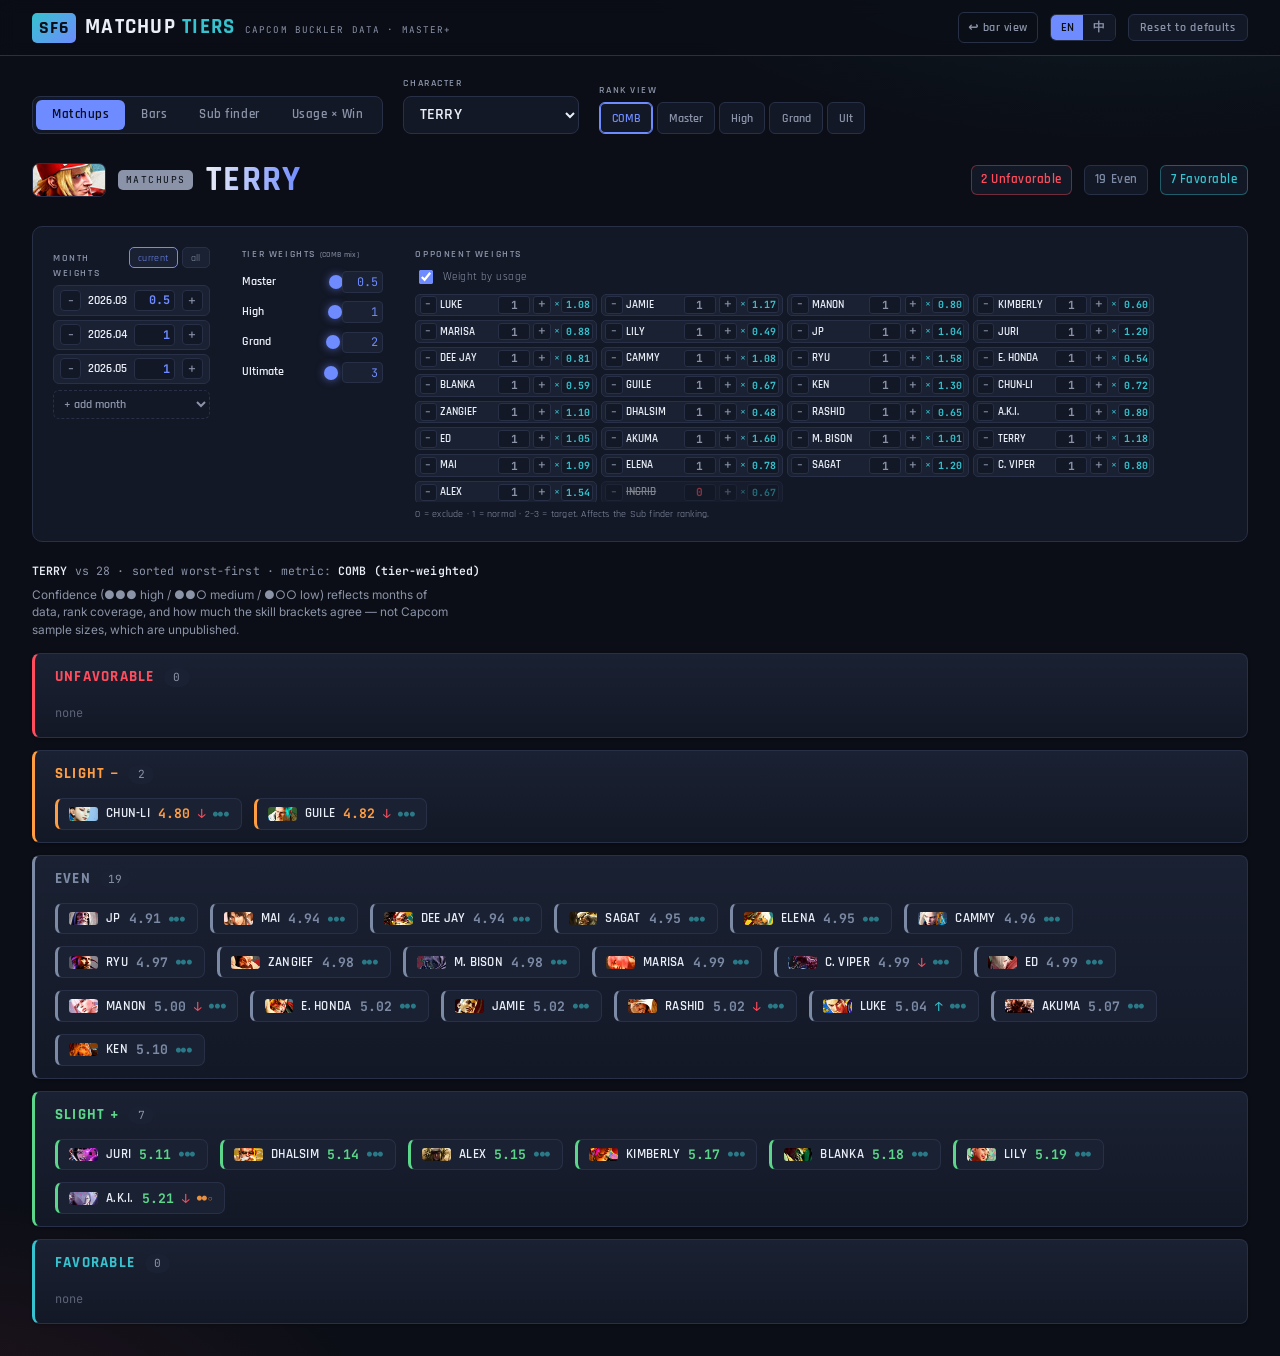
==== commit e11aa3a3: "feat(web-v2): add Bars view (port v1 diverging-bar table as a tab)" ====
--- a/web-v2/index.html
+++ b/web-v2/index.html
@@ -30,6 +30,7 @@
   <div class="toolbar">
     <nav class="view-switch" role="tablist" aria-label="View">
       <button role="tab" aria-selected="true" data-view="match" class="active" data-i18n="viewMatch">Matchups</button>
+      <button role="tab" aria-selected="false" data-view="bars" data-i18n="viewBars">Bars</button>
       <button role="tab" aria-selected="false" data-view="subs" data-i18n="viewSubs">Sub finder</button>
       <button role="tab" aria-selected="false" data-view="scatter" data-i18n="viewScatter">Usage × Win</button>
     </nav>
--- a/web-v2/style.css
+++ b/web-v2/style.css
@@ -195,8 +195,10 @@
 .slider-row .slider-val { width: 100%; font-family: var(--font-mono); font-size: 0.74rem; text-align: right; color: var(--accent); font-variant-numeric: tabular-nums; background: var(--raised); border: 1px solid var(--line); border-radius: 4px; padding: 0.12rem 0.25rem; }
 .slider-row .slider-val:focus-visible { outline: 1px solid var(--accent); }
 .slider-val::-webkit-outer-spin-button, .slider-val::-webkit-inner-spin-button,
-.opp-val::-webkit-outer-spin-button, .opp-val::-webkit-inner-spin-button { -webkit-appearance: none; margin: 0; }
-.slider-val, .opp-val { -moz-appearance: textfield; }
+.opp-val::-webkit-outer-spin-button, .opp-val::-webkit-inner-spin-button,
+.month-val::-webkit-outer-spin-button, .month-val::-webkit-inner-spin-button,
+.opp-usage::-webkit-outer-spin-button, .opp-usage::-webkit-inner-spin-button { -webkit-appearance: none; margin: 0; }
+.slider-val, .opp-val, .month-val, .opp-usage { -moz-appearance: textfield; }
 
 input[type="range"] { -webkit-appearance: none; appearance: none; width: 100%; height: 4px; border-radius: 2px; background: var(--line); cursor: pointer; }
 input[type="range"]::-webkit-slider-thumb { -webkit-appearance: none; appearance: none; width: 14px; height: 14px; border-radius: 50%; background: var(--accent); border: none; box-shadow: 0 0 8px rgba(110, 139, 255, 0.6); }
@@ -204,9 +206,10 @@
 
 /* month weights — active-only stepper list + add picker */
 #month-sliders { display: flex; flex-direction: column; gap: 4px; }
-.month-w { display: grid; grid-template-columns: 1.3rem 1fr 2rem 1.3rem; align-items: center; gap: 0.4rem; background: var(--raised); border: 1px solid var(--line); border-radius: 6px; padding: 0.2rem 0.4rem; }
+.month-w { display: grid; grid-template-columns: 1.3rem 1fr 2.6rem 1.3rem; align-items: center; gap: 0.4rem; background: var(--raised); border: 1px solid var(--line); border-radius: 6px; padding: 0.2rem 0.4rem; }
 .month-name { font-family: var(--font-display); font-size: 0.78rem; font-weight: 600; color: var(--text); letter-spacing: 0.02em; }
-.month-val { font-family: var(--font-mono); font-size: 0.74rem; font-weight: 700; color: var(--accent); text-align: right; font-variant-numeric: tabular-nums; }
+.month-val { font-family: var(--font-mono); font-size: 0.74rem; font-weight: 700; color: var(--accent); text-align: right; font-variant-numeric: tabular-nums; background: var(--surface); border: 1px solid var(--line); border-radius: 4px; padding: 0.12rem 0.25rem; width: 100%; }
+.month-val:focus-visible { outline: 1px solid var(--accent); }
 .month-step { font-family: var(--font-mono); font-size: 0.82rem; line-height: 1; width: 1.3rem; height: 1.3rem; padding: 0; background: var(--surface); color: var(--text-dim); border: 1px solid var(--line); border-radius: 4px; cursor: pointer; }
 .month-step:hover { color: var(--text); border-color: var(--accent); }
 .month-add { width: 100%; margin-top: 2px; font-family: var(--font-display); font-size: 0.74rem; font-weight: 600; padding: 0.32rem 0.4rem; background: var(--surface); color: var(--text-dim); border: 1px dashed var(--line); border-radius: 6px; cursor: pointer; }
@@ -235,8 +238,11 @@
 .opp-w .opp-name { font-family: var(--font-display); font-size: 0.68rem; font-weight: 600; color: var(--text); min-width: 3.4rem; }
 .opp-w .opp-val { font-family: var(--font-mono); font-size: 0.7rem; font-weight: 700; color: var(--text-dim); width: 2rem; text-align: center; background: var(--surface); border: 1px solid var(--line); border-radius: 3px; padding: 0.05rem 0.1rem; }
 .opp-w .opp-val:focus-visible { outline: 1px solid var(--accent); }
-.opp-w .opp-usage { font-family: var(--font-mono); font-size: 0.62rem; color: var(--t-adv); min-width: 2.4rem; text-align: right; }
-.opp-w .opp-usage:empty { display: none; }
+.opp-w .opp-usage-wrap { display: inline-flex; align-items: center; gap: 1px; font-family: var(--font-mono); font-size: 0.62rem; color: var(--t-adv); }
+.opp-w .opp-usage-wrap[hidden] { display: none; }
+.opp-w .opp-usage { font-family: var(--font-mono); font-size: 0.62rem; font-weight: 700; color: var(--t-adv); width: 2rem; text-align: right; background: var(--surface); border: 1px solid var(--line); border-radius: 3px; padding: 0.05rem 0.1rem; }
+.opp-w .opp-usage:focus-visible { outline: 1px solid var(--accent); }
+.opp-w .opp-usage.overridden { color: var(--accent); border-color: var(--accent); }
 .opp-step { font-family: var(--font-mono); font-size: 0.8rem; line-height: 1; width: 1.1rem; height: 1.1rem; padding: 0; background: var(--surface); color: var(--text-dim); border: 1px solid var(--line); border-radius: 3px; cursor: pointer; }
 .opp-step:hover { color: var(--text); border-color: var(--accent); }
 .opp-w.excluded { opacity: 0.5; }
@@ -345,7 +351,7 @@
   fill: var(--text); font-size: 11px; font-weight: 600; opacity: 0.78;
   pointer-events: none; font-family: var(--font-display); letter-spacing: 0.01em;
 }
-.scatter .pt:hover circle { r: 7.5; }
+.scatter .pt:hover circle { stroke: var(--accent, #6ea8ff); stroke-width: 2; }
 .scatter .pt:hover .pt-label { opacity: 1; }
 .scatter .pt.sel circle { stroke: var(--accent, #6ea8ff); stroke-width: 2.5; }
 .scatter .pt.sel .pt-label { opacity: 1; font-weight: 800; }
@@ -446,3 +452,95 @@
 }
 
 @media (prefers-reduced-motion: reduce) { * { transition-duration: 0.01ms !important; } }
+
+/* ---------- Bars view (ported from v1; scoped under .bars) ---------- */
+.bars {
+  --surface-2: oklch(24% 0.03 265);
+  --adv: oklch(78% 0.14 195);
+  --adv-deep: oklch(60% 0.12 195);
+  --dis: oklch(68% 0.19 40);
+  --dis-deep: oklch(52% 0.16 40);
+  --even-line: oklch(50% 0.04 265);
+  --name-col: 10rem;
+  --num-col: 12.6rem;
+}
+
+.bars .kpis { display: flex; gap: var(--space-2); margin-bottom: var(--space-3); flex-wrap: wrap; }
+.bars .kpi {
+  flex: 1 1 0; min-width: 7.5rem;
+  background: linear-gradient(180deg, var(--surface-2), var(--surface));
+  border: 1px solid var(--line); border-left: 2px solid var(--line);
+  padding: 0.5rem 0.75rem; display: flex; flex-direction: column; gap: 0.2rem;
+}
+.bars .kpi.adv { border-left-color: var(--adv); }
+.bars .kpi.dis { border-left-color: var(--dis); }
+.bars .kpi-label {
+  font-family: var(--font-display); font-size: 0.58rem; font-weight: 600;
+  letter-spacing: 0.16em; text-transform: uppercase; color: var(--text-dim);
+}
+.bars .kpi-val {
+  font-family: var(--font-mono); font-weight: 700; font-size: 1.05rem; line-height: 1.1;
+  display: flex; align-items: baseline; gap: 0.4rem;
+  white-space: nowrap; overflow: hidden; text-overflow: ellipsis;
+}
+.bars .kpi.adv .kpi-val { color: var(--adv); }
+.bars .kpi.dis .kpi-val { color: var(--dis); }
+.bars .kpi-val small { font-family: var(--font-mono); font-size: 0.78rem; font-weight: 500; color: var(--text-dim); }
+
+.bars .axis {
+  display: grid; grid-template-columns: var(--name-col) 1fr var(--num-col);
+  gap: var(--space-2); font-family: var(--font-display);
+  font-size: 0.6rem; letter-spacing: 0.12em; color: var(--text-dim);
+  padding-bottom: 0.3rem; border-bottom: 1px solid var(--line); margin-bottom: 0.4rem;
+}
+.bars .axis .axis-bar { display: flex; justify-content: space-between; position: relative; }
+.bars .axis .axis-bar::after {
+  content: ''; position: absolute; left: 50%; top: 1.3em; bottom: -0.7rem;
+  border-left: 1px dashed var(--even-line);
+}
+.bars .rows { display: flex; flex-direction: column; position: relative; }
+.bars .row {
+  display: grid; grid-template-columns: var(--name-col) 1fr var(--num-col);
+  gap: var(--space-2); align-items: center; padding: 0.22rem 0;
+  border-bottom: 1px solid oklch(26% 0.025 265);
+  transition: background var(--dur) var(--ease); cursor: pointer;
+}
+.bars .row:hover { background: oklch(22% 0.03 265 / 0.6); }
+.bars .row:hover .name { color: var(--accent); }
+.bars .row .name { display: flex; align-items: center; gap: 0.45rem; min-width: 0; }
+.bars .row-avatar {
+  width: 2.3rem; aspect-ratio: 100 / 46; object-fit: cover;
+  border-radius: 4px; flex: none; background: var(--surface-2);
+}
+.bars .row .row-name-text {
+  font-family: var(--font-display); font-size: 0.8rem; font-weight: 600;
+  letter-spacing: 0.03em; white-space: nowrap; overflow: hidden; text-overflow: ellipsis;
+}
+.bars .row .name .flag { color: var(--dis); margin-left: 0.3em; }
+.bars .bar-track { position: relative; height: 14px; }
+.bars .bar-track::before {
+  content: ''; position: absolute; left: 50%; top: -3px; bottom: -3px;
+  border-left: 1px dashed var(--even-line);
+}
+.bars .bar {
+  position: absolute; top: 2px; bottom: 2px; width: 50%;
+  transform-origin: left center;
+  transition: transform var(--dur) var(--ease), background var(--dur) var(--ease);
+}
+.bars .bar.adv {
+  left: 50%; background: linear-gradient(90deg, var(--adv-deep), var(--adv));
+  box-shadow: 0 0 10px oklch(78% 0.14 195 / 0.25);
+}
+.bars .bar.dis {
+  left: 0; transform-origin: right center;
+  background: linear-gradient(270deg, var(--dis-deep), var(--dis));
+  box-shadow: 0 0 10px oklch(68% 0.19 40 / 0.25);
+}
+.bars .nums {
+  display: flex; justify-content: flex-end; gap: 0.7rem;
+  font-variant-numeric: tabular-nums; white-space: nowrap; font-size: 0.78rem;
+}
+.bars .col-main { font-family: var(--font-mono); font-weight: 700; text-align: right; font-size: 0.85rem; }
+.bars .col-sub { font-family: var(--font-mono); color: var(--text-dim); text-align: right; }
+.bars .col-main.adv { color: var(--adv); }
+.bars .col-main.dis { color: var(--dis); }
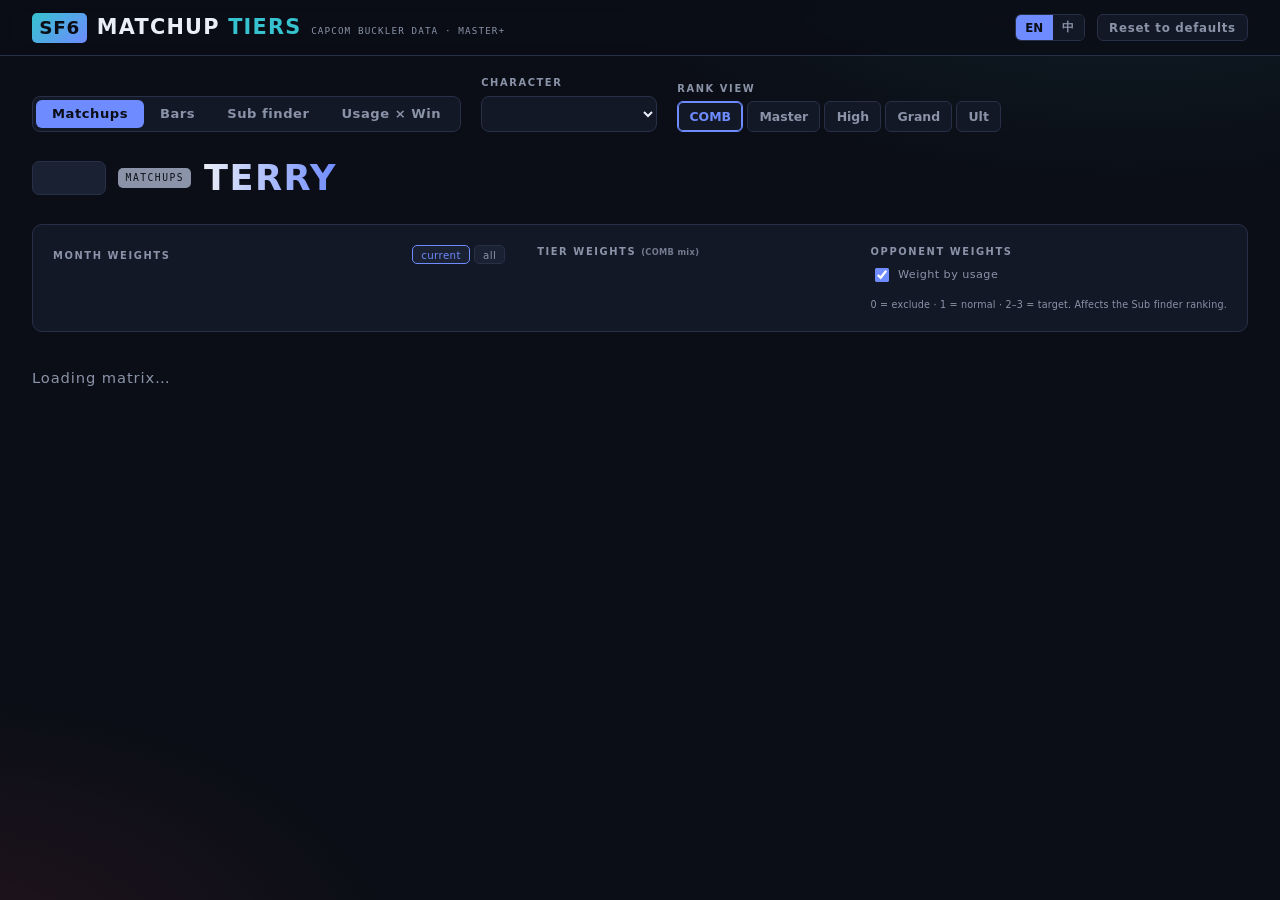
==== commit 22d088b1: "refactor(web): make merged v2 the canonical /web/; redirect /web-v2/ v1's bar table now lives as the" ====
--- a/web-v2/index.html
+++ b/web-v2/index.html
@@ -2,97 +2,11 @@
 <html lang="en">
 <head>
   <meta charset="UTF-8">
-  <meta name="viewport" content="width=device-width, initial-scale=1.0">
-  <title>SF6 Matchup Lab — Tier View</title>
-  <meta name="description" content="Street Fighter 6 matchup tier list and sub-character finder, built on Capcom Buckler diagram data.">
-  <link rel="preconnect" href="https://fonts.googleapis.com">
-  <link rel="preconnect" href="https://fonts.gstatic.com" crossorigin>
-  <link href="https://fonts.googleapis.com/css2?family=Rajdhani:wght@500;600;700&family=Inter:wght@400;500;600&family=JetBrains+Mono:wght@500;600;700&display=swap" rel="stylesheet">
-  <link rel="stylesheet" href="style.css">
+  <title>SF6 Matchup Lab</title>
+  <meta http-equiv="refresh" content="0; url=../web/">
+  <link rel="canonical" href="../web/">
 </head>
 <body>
-  <header class="topbar">
-    <div class="brand">
-      <span class="brand-mark">SF6</span>
-      <span class="brand-name">MATCHUP <em>TIERS</em></span>
-      <span class="brand-kicker" data-i18n="kicker">CAPCOM BUCKLER DATA · MASTER+</span>
-    </div>
-    <div class="topbar-right">
-      <a class="alt-link" href="../web/">↩ bar view</a>
-      <div class="lang-switch" role="group" aria-label="Language">
-        <button data-lang="en" class="active">EN</button>
-        <button data-lang="zh">中</button>
-      </div>
-      <button class="reset-btn" id="reset-btn" data-i18n="reset">Reset to defaults</button>
-    </div>
-  </header>
-
-  <div class="toolbar">
-    <nav class="view-switch" role="tablist" aria-label="View">
-      <button role="tab" aria-selected="true" data-view="match" class="active" data-i18n="viewMatch">Matchups</button>
-      <button role="tab" aria-selected="false" data-view="bars" data-i18n="viewBars">Bars</button>
-      <button role="tab" aria-selected="false" data-view="subs" data-i18n="viewSubs">Sub finder</button>
-      <button role="tab" aria-selected="false" data-view="scatter" data-i18n="viewScatter">Usage × Win</button>
-    </nav>
-    <label class="char-field">
-      <span class="control-label" data-i18n="character">Character</span>
-      <select id="char-select"></select>
-    </label>
-    <div class="rank-field">
-      <span class="control-label" id="rank-label" data-i18n="rankView">Rank view</span>
-      <div class="rank-tabs" role="tablist" aria-labelledby="rank-label">
-        <button role="tab" data-rank="comb" class="active" aria-selected="true" data-i18n="rankComb">COMB</button>
-        <button role="tab" data-rank="36" aria-selected="false" data-i18n-rank="36">Master</button>
-        <button role="tab" data-rank="40" aria-selected="false" data-i18n-rank="40">High</button>
-        <button role="tab" data-rank="41" aria-selected="false" data-i18n-rank="41">Grand</button>
-        <button role="tab" data-rank="42" aria-selected="false" data-i18n-rank="42">Ult</button>
-      </div>
-    </div>
-  </div>
-
-  <main class="board">
-    <section class="hero">
-      <div class="hero-id">
-        <img class="char-avatar" id="char-avatar" alt="">
-        <span class="view-label" id="view-label">MATCHUPS</span>
-        <span class="char-name" id="char-name">TERRY</span>
-      </div>
-      <div class="hero-summary" id="hero-summary"></div>
-    </section>
-
-    <section class="controls-card">
-      <div class="ctl-group">
-        <div class="control-head">
-          <span class="control-label" data-i18n="monthWeights">Month weights</span>
-          <div class="presets">
-            <button data-preset="current" class="active" data-i18n="presetCurrent">current</button>
-            <button data-preset="all" data-i18n="presetAll">all</button>
-          </div>
-        </div>
-        <div id="month-sliders"></div>
-      </div>
-      <div class="ctl-group" id="tier-control">
-        <span class="control-label"><span data-i18n="tierWeights">Tier weights</span> <small data-i18n="combMix">(COMB mix)</small></span>
-        <div id="tier-sliders"></div>
-        <small class="tier-hint" id="tier-hint" data-i18n="tierHint">COMB only — pick COMB above</small>
-      </div>
-      <div class="ctl-group ctl-group-end" id="exclude-control">
-        <span class="control-label" data-i18n="exclude">Exclude characters</span>
-        <label class="usage-toggle"><input type="checkbox" id="usage-toggle" checked>
-          <span data-i18n="usageWeight">Weight by usage</span></label>
-        <div class="exclude-chips" id="exclude-chips"></div>
-        <small class="exclude-hint" data-i18n="excludeHint">drop low-sample opponents</small>
-      </div>
-    </section>
-
-    <div class="caption" id="caption"></div>
-    <p class="reliab-legend" id="reliab-legend" hidden></p>
-    <div class="lanes" id="lanes" aria-live="polite"></div>
-    <p class="loading" id="loading" data-i18n="loading">Loading matrix…</p>
-  </main>
-
-  <script src="../web/i18n.js"></script>
-  <script src="../web/scoring.js"></script>
-  <script src="app.js"></script>
+  <p>The tier list moved. Redirecting to <a href="../web/">SF6 Matchup Lab</a>…</p>
 </body>
 </html>
